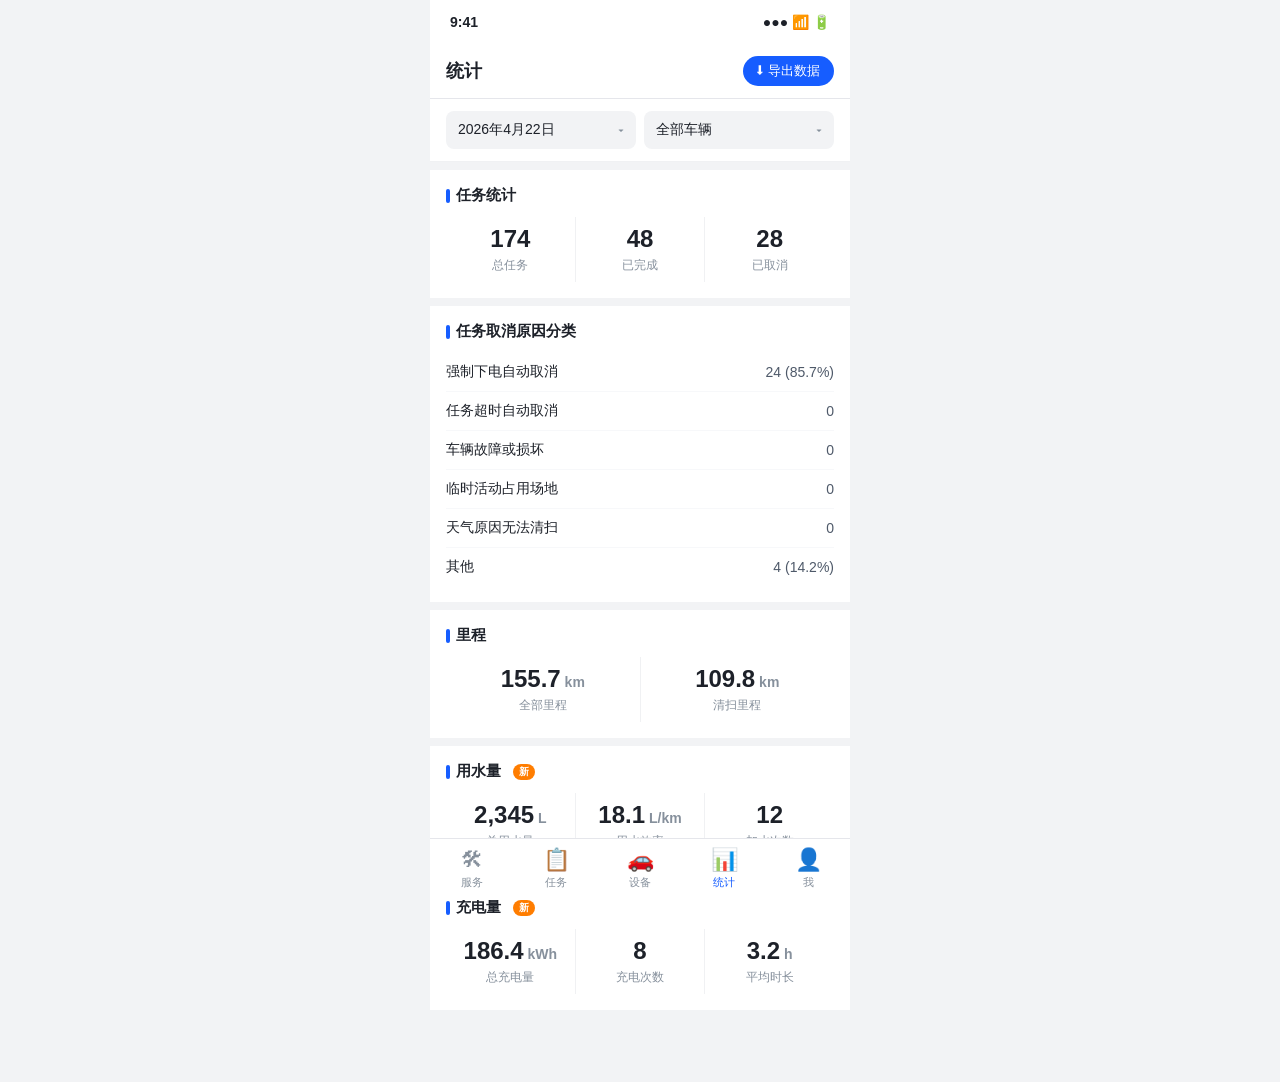
==== prototypes/sanitation-stats-export/index.html @ d6465d41 "merge stats + me into one prototype" ====
<!DOCTYPE html>
<html lang="zh-CN">
<head>
<meta charset="UTF-8" />
<meta name="viewport" content="width=device-width,initial-scale=1" />
<title>环卫管理 APP 原型</title>
<style>
  *{box-sizing:border-box;margin:0;padding:0;-webkit-tap-highlight-color:transparent;}
  body{font-family:-apple-system,BlinkMacSystemFont,"PingFang SC","Helvetica Neue",Arial,sans-serif;background:#f2f3f5;color:#1d2129;padding-bottom:72px;}
  .phone{max-width:420px;margin:0 auto;min-height:100vh;position:relative;}

  /* Shared status bar */
  .status-bar{height:44px;display:flex;align-items:center;justify-content:space-between;padding:0 20px;font-size:14px;font-weight:600;background:#fff;}

  /* Page switching */
  .page{display:none;}
  .page.show{display:block;}

  /* Statistics page */
  .stats-bg{background:#f2f3f5;}
  .nav-bar{background:#fff;padding:12px 16px;display:flex;align-items:center;justify-content:space-between;border-bottom:1px solid #e5e6eb;}
  .nav-bar .title{font-size:18px;font-weight:600;}
  .export-btn{background:#165dff;color:#fff;border:none;padding:6px 14px;border-radius:16px;font-size:13px;display:flex;align-items:center;gap:4px;cursor:pointer;}
  .filters{background:#fff;padding:12px 16px;display:flex;gap:8px;border-bottom:1px solid #f0f1f3;}
  .filter-chip{flex:1;background:#f2f3f5;padding:10px 12px;border-radius:8px;display:flex;align-items:center;justify-content:space-between;font-size:14px;cursor:pointer;}
  .filter-chip .arrow{color:#86909c;font-size:12px;}
  .section{background:#fff;margin-top:8px;padding:16px;}
  .section-title{font-size:15px;font-weight:600;margin-bottom:12px;display:flex;align-items:center;gap:6px;}
  .section-title .dot{width:4px;height:14px;background:#165dff;border-radius:2px;}
  .stat-row{display:flex;}
  .stat-cell{flex:1;text-align:center;padding:8px 0;}
  .stat-cell .num{font-size:24px;font-weight:700;color:#1d2129;}
  .stat-cell .lbl{font-size:12px;color:#86909c;margin-top:4px;}
  .divider-v{width:1px;background:#f0f1f3;}
  .reason-list{margin-top:8px;}
  .reason-item{display:flex;justify-content:space-between;align-items:center;padding:10px 0;border-bottom:1px solid #f7f8fa;font-size:14px;}
  .reason-item:last-child{border-bottom:none;}
  .reason-item .val{color:#4e5969;}
  .new-tag{background:#ff7d00;color:#fff;font-size:10px;padding:1px 6px;border-radius:8px;margin-left:6px;vertical-align:middle;}

  /* My page */
  .me-bg{background:linear-gradient(180deg,#d8e8ff 0%,#eef3fb 200px,#f2f3f5 320px);min-height:100vh;}
  .me-bg .status-bar{background:transparent;}
  .header{padding:16px 20px 20px;}
  .loc-row{display:flex;justify-content:space-between;align-items:flex-start;}
  .loc{font-size:22px;font-weight:600;display:flex;align-items:center;gap:4px;}
  .loc .caret{display:inline-flex;width:22px;height:22px;border-radius:50%;background:#fff;align-items:center;justify-content:center;font-size:10px;color:#4e5969;}
  .weather{text-align:right;font-size:14px;color:#4e5969;line-height:1.3;display:flex;align-items:flex-start;gap:6px;}
  .weather .temp{font-size:34px;font-weight:300;color:#86a8e7;line-height:1;}
  .weather .small{font-size:12px;}
  .user-card{background:#fff;border-radius:12px;margin:12px 16px 0;padding:14px 16px;box-shadow:0 2px 8px rgba(0,0,0,0.04);}
  .user-line{display:flex;align-items:baseline;gap:8px;}
  .user-name{font-size:17px;font-weight:600;}
  .user-phone{font-size:13px;color:#86909c;}
  .notice{margin-top:10px;background:#eef4ff;border-radius:8px;padding:10px 12px;display:flex;align-items:center;gap:8px;font-size:13px;color:#4e5969;}
  .notice .ic{color:#165dff;}
  .notice .text{flex:1;white-space:nowrap;overflow:hidden;text-overflow:ellipsis;}
  .notice .more{color:#165dff;font-size:13px;flex-shrink:0;cursor:pointer;}
  .card{background:#fff;border-radius:12px;margin:12px 16px 0;box-shadow:0 2px 8px rgba(0,0,0,0.04);overflow:hidden;}
  .menu-item{display:flex;align-items:center;justify-content:space-between;padding:18px 16px;font-size:16px;cursor:pointer;}
  .menu-item+.menu-item{border-top:1px solid #f2f3f5;}
  .menu-item .arrow{color:#c9cdd4;font-size:18px;}
  .menu-item .new-dot{display:inline-block;width:6px;height:6px;background:#f53f3f;border-radius:50%;margin-left:6px;vertical-align:top;}
  .logout{text-align:center;padding:18px;font-size:15px;color:#4e5969;margin-top:12px;}

  /* Export management sub-page */
  .subnav{background:#fff;padding:12px 16px;display:flex;align-items:center;gap:12px;border-bottom:1px solid #f0f1f3;}
  .subnav .back{font-size:22px;cursor:pointer;color:#1d2129;}
  .subnav .title{font-size:17px;font-weight:600;flex:1;}
  .tip{padding:10px 16px;font-size:12px;color:#86909c;}
  .exp-list{padding:0 16px;}
  .exp-item{background:#fff;border-radius:12px;padding:14px;margin-bottom:10px;box-shadow:0 1px 4px rgba(0,0,0,0.04);}
  .exp-head{display:flex;justify-content:space-between;align-items:center;margin-bottom:8px;}
  .exp-name{font-size:15px;font-weight:600;color:#1d2129;}
  .badge{font-size:11px;padding:2px 8px;border-radius:10px;}
  .badge.success{background:#e8f7ee;color:#00a86b;}
  .badge.pending{background:#fff7e8;color:#ff7d00;}
  .badge.failed{background:#fde8e8;color:#f53f3f;}
  .badge.expired{background:#f2f3f5;color:#86909c;}
  .exp-meta{font-size:12px;color:#86909c;line-height:1.6;}
  .exp-meta .row{display:flex;gap:8px;}
  .exp-meta .lbl{color:#86909c;}
  .exp-meta .val{color:#4e5969;}
  .exp-actions{margin-top:10px;display:flex;gap:8px;}
  .btn{flex:1;padding:8px 0;border-radius:8px;font-size:13px;text-align:center;border:none;cursor:pointer;}
  .btn-primary{background:#165dff;color:#fff;}
  .btn-ghost{background:#f2f3f5;color:#4e5969;}
  .btn-disabled{background:#f7f8fa;color:#c9cdd4;cursor:not-allowed;}
  .empty{text-align:center;padding:60px 20px;color:#86909c;font-size:13px;}

  /* Modal (export) */
  .modal-mask{position:fixed;top:0;left:0;right:0;bottom:0;background:rgba(0,0,0,0.5);display:none;align-items:flex-end;justify-content:center;z-index:100;}
  .modal-mask.show{display:flex;}
  .modal{background:#fff;width:100%;max-width:420px;border-radius:16px 16px 0 0;padding:16px;max-height:85vh;overflow-y:auto;animation:slideUp 0.25s ease;}
  @keyframes slideUp{from{transform:translateY(100%);}to{transform:translateY(0);}}
  .modal h3{font-size:16px;font-weight:600;margin-bottom:16px;text-align:center;position:relative;}
  .modal h3 .close{position:absolute;right:0;top:0;color:#86909c;font-size:20px;cursor:pointer;font-weight:400;}
  .form-group{margin-bottom:16px;}
  .form-label{font-size:13px;color:#4e5969;margin-bottom:8px;display:block;}
  .form-input{width:100%;padding:10px 12px;border:1px solid #e5e6eb;border-radius:8px;background:#f7f8fa;font-size:14px;}
  .date-range{display:flex;gap:8px;align-items:center;}
  .date-range .form-input{flex:1;}
  .checkbox-list{max-height:180px;overflow-y:auto;border:1px solid #e5e6eb;border-radius:8px;padding:4px 0;}
  .checkbox-item{padding:10px 12px;display:flex;align-items:center;gap:8px;font-size:14px;border-bottom:1px solid #f7f8fa;cursor:pointer;}
  .checkbox-item:last-child{border-bottom:none;}
  .checkbox-item input{width:16px;height:16px;accent-color:#165dff;}
  .radio-group{display:flex;gap:8px;}
  .radio-chip{flex:1;padding:8px;border:1px solid #e5e6eb;border-radius:8px;text-align:center;font-size:13px;cursor:pointer;}
  .radio-chip.active{border-color:#165dff;color:#165dff;background:#e8f3ff;}
  .btn-primary-full{width:100%;background:#165dff;color:#fff;border:none;padding:12px;border-radius:8px;font-size:15px;font-weight:600;cursor:pointer;margin-top:8px;}
  .hint{font-size:12px;color:#86909c;margin-top:4px;}
  .toast{position:fixed;top:40%;left:50%;transform:translate(-50%,-50%);background:rgba(0,0,0,0.8);color:#fff;padding:12px 18px;border-radius:8px;font-size:13px;z-index:200;display:none;}

  /* Tab bar */
  .tabbar{position:fixed;bottom:0;left:50%;transform:translateX(-50%);width:100%;max-width:420px;background:#fff;display:flex;border-top:1px solid #e5e6eb;padding-bottom:6px;z-index:50;}
  .tab{flex:1;text-align:center;padding:8px 0 4px;font-size:11px;color:#86909c;cursor:pointer;}
  .tab.active{color:#165dff;}
  .tab .ic{font-size:22px;display:block;margin-bottom:2px;}
</style>
</head>
<body>
<div class="phone" id="phone">

  <!-- Stats page -->
  <div class="page show stats-bg" id="page-stats">
    <div class="status-bar"><span>9:41</span><span>●●● 📶 🔋</span></div>
    <div class="nav-bar">
      <div class="title">统计</div>
      <button class="export-btn" onclick="openExport()">⬇ 导出数据</button>
    </div>
    <div class="filters">
      <div class="filter-chip">2026年4月22日 <span class="arrow">▾</span></div>
      <div class="filter-chip">全部车辆 <span class="arrow">▾</span></div>
    </div>

    <div class="section">
      <div class="section-title"><span class="dot"></span>任务统计</div>
      <div class="stat-row">
        <div class="stat-cell"><div class="num">174</div><div class="lbl">总任务</div></div>
        <div class="divider-v"></div>
        <div class="stat-cell"><div class="num">48</div><div class="lbl">已完成</div></div>
        <div class="divider-v"></div>
        <div class="stat-cell"><div class="num">28</div><div class="lbl">已取消</div></div>
      </div>
    </div>

    <div class="section">
      <div class="section-title"><span class="dot"></span>任务取消原因分类</div>
      <div class="reason-list">
        <div class="reason-item"><span>强制下电自动取消</span><span class="val">24 (85.7%)</span></div>
        <div class="reason-item"><span>任务超时自动取消</span><span class="val">0</span></div>
        <div class="reason-item"><span>车辆故障或损坏</span><span class="val">0</span></div>
        <div class="reason-item"><span>临时活动占用场地</span><span class="val">0</span></div>
        <div class="reason-item"><span>天气原因无法清扫</span><span class="val">0</span></div>
        <div class="reason-item"><span>其他</span><span class="val">4 (14.2%)</span></div>
      </div>
    </div>

    <div class="section">
      <div class="section-title"><span class="dot"></span>里程</div>
      <div class="stat-row">
        <div class="stat-cell"><div class="num">155.7<span style="font-size:14px;color:#86909c;"> km</span></div><div class="lbl">全部里程</div></div>
        <div class="divider-v"></div>
        <div class="stat-cell"><div class="num">109.8<span style="font-size:14px;color:#86909c;"> km</span></div><div class="lbl">清扫里程</div></div>
      </div>
    </div>

    <div class="section">
      <div class="section-title"><span class="dot"></span>用水量<span class="new-tag">新</span></div>
      <div class="stat-row">
        <div class="stat-cell"><div class="num">2,345<span style="font-size:14px;color:#86909c;"> L</span></div><div class="lbl">总用水量</div></div>
        <div class="divider-v"></div>
        <div class="stat-cell"><div class="num">18.1<span style="font-size:14px;color:#86909c;"> L/km</span></div><div class="lbl">用水效率</div></div>
        <div class="divider-v"></div>
        <div class="stat-cell"><div class="num">12</div><div class="lbl">加水次数</div></div>
      </div>
    </div>

    <div class="section">
      <div class="section-title"><span class="dot"></span>充电量<span class="new-tag">新</span></div>
      <div class="stat-row">
        <div class="stat-cell"><div class="num">186.4<span style="font-size:14px;color:#86909c;"> kWh</span></div><div class="lbl">总充电量</div></div>
        <div class="divider-v"></div>
        <div class="stat-cell"><div class="num">8</div><div class="lbl">充电次数</div></div>
        <div class="divider-v"></div>
        <div class="stat-cell"><div class="num">3.2<span style="font-size:14px;color:#86909c;"> h</span></div><div class="lbl">平均时长</div></div>
      </div>
    </div>
  </div>

  <!-- My page -->
  <div class="page me-bg" id="page-me">
    <div class="status-bar"><span>14:27</span><span>106 KB/s · 5G · 🔋83</span></div>
    <div class="header">
      <div class="loc-row">
        <div class="loc">生物岛 <span class="caret">▾</span></div>
        <div class="weather">
          <div>21°C/<br/>阴</div>
          <div class="temp">31<span class="small">°C</span></div>
        </div>
      </div>
    </div>

    <div class="user-card">
      <div class="user-line">
        <div class="user-name">xi******ng</div>
        <div class="user-phone">185****0447</div>
      </div>
      <div class="notice">
        <span class="ic">🔊</span>
        <span class="text">车辆GZU_YKU_25216的「右…</span>
        <span class="more">查看全部</span>
      </div>
    </div>

    <div class="card">
      <div class="menu-item"><span>人员管理</span><span class="arrow">›</span></div>
      <div class="menu-item"><span>车位管理</span><span class="arrow">›</span></div>
      <div class="menu-item"><span>车辆管理</span><span class="arrow">›</span></div>
      <div class="menu-item"><span>路线管理</span><span class="arrow">›</span></div>
      <div class="menu-item" onclick="showExportMgmt()"><span>导出管理<span class="new-dot"></span></span><span class="arrow">›</span></div>
    </div>

    <div class="card">
      <div class="menu-item"><span>账号与安全</span><span class="arrow">›</span></div>
      <div class="menu-item"><span>版本信息 V1.3.5</span><span class="arrow">›</span></div>
    </div>

    <div class="card">
      <div class="menu-item"><span>法律条款及平台规则</span><span class="arrow">›</span></div>
    </div>

    <div class="logout">退出登录</div>
  </div>

  <!-- Export management sub-page -->
  <div class="page stats-bg" id="page-export-mgmt">
    <div class="status-bar"><span>14:27</span><span>106 KB/s · 5G · 🔋83</span></div>
    <div class="subnav">
      <span class="back" onclick="switchTab('me')">‹</span>
      <span class="title">导出管理</span>
    </div>
    <div class="tip">仅展示近 7 天导出记录，文件在生成后保留 7 天</div>
    <div class="exp-list" id="expList"></div>
  </div>

  <div class="tabbar">
    <div class="tab" data-tab="service"><span class="ic">🛠</span>服务</div>
    <div class="tab" data-tab="task"><span class="ic">📋</span>任务</div>
    <div class="tab" data-tab="device"><span class="ic">🚗</span>设备</div>
    <div class="tab active" data-tab="stats" onclick="switchTab('stats')"><span class="ic">📊</span>统计</div>
    <div class="tab" data-tab="me" onclick="switchTab('me')"><span class="ic">👤</span>我</div>
  </div>
</div>

<!-- Export Modal -->
<div class="modal-mask" id="exportModal">
  <div class="modal">
    <h3>导出数据<span class="close" onclick="closeExport()">×</span></h3>
    <div class="form-group">
      <label class="form-label">① 选择日期范围</label>
      <div class="radio-group" style="margin-bottom:8px;">
        <div class="radio-chip" onclick="setDateRange(this,1)">今日</div>
        <div class="radio-chip active" onclick="setDateRange(this,7)">近7天</div>
        <div class="radio-chip" onclick="setDateRange(this,30)">近30天</div>
        <div class="radio-chip" onclick="setDateRange(this,0)">自定义</div>
      </div>
      <div class="date-range">
        <input type="date" class="form-input" id="startDate" value="2026-04-16">
        <span>至</span>
        <input type="date" class="form-input" id="endDate" value="2026-04-22">
      </div>
      <div class="hint">单次最多导出 90 天数据</div>
    </div>
    <div class="form-group">
      <label class="form-label">② 选择车辆</label>
      <div style="display:flex;gap:8px;margin-bottom:8px;">
        <div class="radio-chip active" onclick="switchVehicleMode(this,'all')">全部车辆</div>
        <div class="radio-chip" onclick="switchVehicleMode(this,'select')">指定车辆</div>
      </div>
      <div class="checkbox-list" id="vehicleList" style="display:none;">
        <label class="checkbox-item"><input type="checkbox" checked>S5-001</label>
        <label class="checkbox-item"><input type="checkbox" checked>S5-002</label>
        <label class="checkbox-item"><input type="checkbox">S5-003</label>
        <label class="checkbox-item"><input type="checkbox">S6-101</label>
        <label class="checkbox-item"><input type="checkbox">S6-102</label>
        <label class="checkbox-item"><input type="checkbox">R2-201</label>
      </div>
    </div>
    <div class="form-group">
      <label class="form-label">③ 选择统计项</label>
      <div class="checkbox-list">
        <label class="checkbox-item"><input type="checkbox" checked>任务统计（总数/完成/取消）</label>
        <label class="checkbox-item"><input type="checkbox" checked>里程（全部里程/清扫里程）</label>
        <label class="checkbox-item"><input type="checkbox" checked>用水量（总用水量/用水效率/加水次数）</label>
        <label class="checkbox-item"><input type="checkbox" checked>充电量（总充电量/充电次数/平均时长）</label>
        <label class="checkbox-item"><input type="checkbox">任务取消原因明细</label>
      </div>
    </div>
    <div class="form-group">
      <label class="form-label">④ 文件格式</label>
      <div class="radio-group">
        <div class="radio-chip active" onclick="setFormat(this)">Excel (.xlsx)</div>
        <div class="radio-chip" onclick="setFormat(this)">CSV</div>
      </div>
    </div>
    <button class="btn-primary-full" onclick="doExport()">确认导出</button>
  </div>
</div>

<div class="toast" id="toast"></div>

<script>
/* ===== Tab switching ===== */
function switchTab(tab){
  document.querySelectorAll('.page').forEach(p=>p.classList.remove('show'));
  document.querySelectorAll('.tab').forEach(t=>t.classList.remove('active'));
  if(tab==='stats'){document.getElementById('page-stats').classList.add('show');}
  else if(tab==='me'){document.getElementById('page-me').classList.add('show');}
  const activeTab=document.querySelector(`.tab[data-tab="${tab}"]`);
  if(activeTab) activeTab.classList.add('active');
  window.scrollTo(0,0);
}
function showExportMgmt(){
  document.querySelectorAll('.page').forEach(p=>p.classList.remove('show'));
  document.getElementById('page-export-mgmt').classList.add('show');
  renderExpList();
  window.scrollTo(0,0);
}

/* ===== Export modal ===== */
function openExport(){document.getElementById('exportModal').classList.add('show');}
function closeExport(){document.getElementById('exportModal').classList.remove('show');}
function setDateRange(el,days){
  el.parentNode.querySelectorAll('.radio-chip').forEach(x=>x.classList.remove('active'));
  el.classList.add('active');
  if(days>0){
    const end=new Date();const start=new Date();start.setDate(end.getDate()-days+1);
    document.getElementById('startDate').value=start.toISOString().slice(0,10);
    document.getElementById('endDate').value=end.toISOString().slice(0,10);
  }
}
function switchVehicleMode(el,mode){
  el.parentNode.querySelectorAll('.radio-chip').forEach(x=>x.classList.remove('active'));
  el.classList.add('active');
  document.getElementById('vehicleList').style.display=mode==='select'?'block':'none';
}
function setFormat(el){
  el.parentNode.querySelectorAll('.radio-chip').forEach(x=>x.classList.remove('active'));
  el.classList.add('active');
}
function doExport(){closeExport();showToast('导出任务已创建，完成后将发送到您的飞书');}

/* ===== Export history list ===== */
const today=new Date();
function fmt(d){return d.getFullYear()+'-'+String(d.getMonth()+1).padStart(2,'0')+'-'+String(d.getDate()).padStart(2,'0')+' '+String(d.getHours()).padStart(2,'0')+':'+String(d.getMinutes()).padStart(2,'0');}
function daysAgo(n,h=10,m=0){const d=new Date(today);d.setDate(d.getDate()-n);d.setHours(h,m,0,0);return d;}
const records=[
  {name:'全部车辆统计_近7天.xlsx',status:'success',createTime:daysAgo(0,14,12),range:'2026-04-16 至 2026-04-22',vehicles:'全部车辆',items:'任务/里程/用水/充电',size:'286 KB',expireIn:7},
  {name:'S5-001~003统计_自定义.csv',status:'pending',createTime:daysAgo(0,14,5),progress:62,range:'2026-04-01 至 2026-04-22',vehicles:'S5-001, S5-002, S5-003',items:'任务/里程/用水/充电/取消原因',size:'--',expireIn:7},
  {name:'R2车队月度.xlsx',status:'success',createTime:daysAgo(1,9,30),range:'2026-03-22 至 2026-04-21',vehicles:'R2-201, R2-202',items:'任务/里程/充电',size:'1.2 MB',expireIn:6},
  {name:'全部车辆统计_4月14日.xlsx',status:'failed',createTime:daysAgo(3,11,45),errMsg:'数据源超时，请稍后重试',range:'2026-04-14',vehicles:'全部车辆',items:'任务/里程/用水/充电',size:'--',expireIn:4},
  {name:'S6车队周报.xlsx',status:'success',createTime:daysAgo(5,16,20),range:'2026-04-10 至 2026-04-16',vehicles:'S6-101, S6-102',items:'任务/里程/用水',size:'512 KB',expireIn:2},
  {name:'生物岛项目月度.xlsx',status:'expired',createTime:daysAgo(7,18,0),range:'2026-03-15 至 2026-04-14',vehicles:'全部车辆',items:'任务/里程/用水/充电/取消原因',size:'3.4 MB',expireIn:0}
];
function statusBadge(s){const map={success:['success','已完成'],pending:['pending','生成中'],failed:['failed','失败'],expired:['expired','已过期']};const[cls,txt]=map[s];return`<span class="badge ${cls}">${txt}</span>`;}
function renderExpList(){
  const html=records.map((r,i)=>{
    let actions='';
    if(r.status==='success'){actions=`<button class="btn btn-primary" onclick="download('${r.name}')">下载</button><button class="btn btn-ghost" onclick="share('${r.name}')">分享链接</button>`;}
    else if(r.status==='pending'){actions=`<button class="btn btn-disabled" disabled>生成中 ${r.progress}%</button>`;}
    else if(r.status==='failed'){actions=`<button class="btn btn-primary" onclick="retry(${i})">重试</button><button class="btn btn-ghost" onclick="viewErr('${r.errMsg}')">失败原因</button>`;}
    else{actions=`<button class="btn btn-disabled" disabled>已过期</button>`;}
    const expireText=r.status==='expired'?'已过期':(r.status==='success'?`${r.expireIn} 天后过期`:'--');
    return `<div class="exp-item">
      <div class="exp-head"><div class="exp-name">${r.name}</div>${statusBadge(r.status)}</div>
      <div class="exp-meta">
        <div class="row"><span class="lbl">创建时间：</span><span class="val">${fmt(r.createTime)}</span></div>
        <div class="row"><span class="lbl">日期范围：</span><span class="val">${r.range}</span></div>
        <div class="row"><span class="lbl">车辆：</span><span class="val">${r.vehicles}</span></div>
        <div class="row"><span class="lbl">统计项：</span><span class="val">${r.items}</span></div>
        <div class="row"><span class="lbl">文件大小：</span><span class="val">${r.size} · ${expireText}</span></div>
      </div>
      <div class="exp-actions">${actions}</div>
    </div>`;
  }).join('');
  document.getElementById('expList').innerHTML=html||`<div class="empty">近 7 天暂无导出记录</div>`;
}
function download(n){showToast(`开始下载 ${n}`);}
function share(n){showToast(`已复制下载链接：${n}`);}
function retry(i){records[i].status='pending';records[i].progress=0;renderExpList();showToast('已重新提交生成任务');}
function viewErr(m){showToast('失败原因：'+m);}
function showToast(m){const t=document.getElementById('toast');t.innerText=m;t.style.display='block';setTimeout(()=>t.style.display='none',2000);}
</script>
</body>
</html>
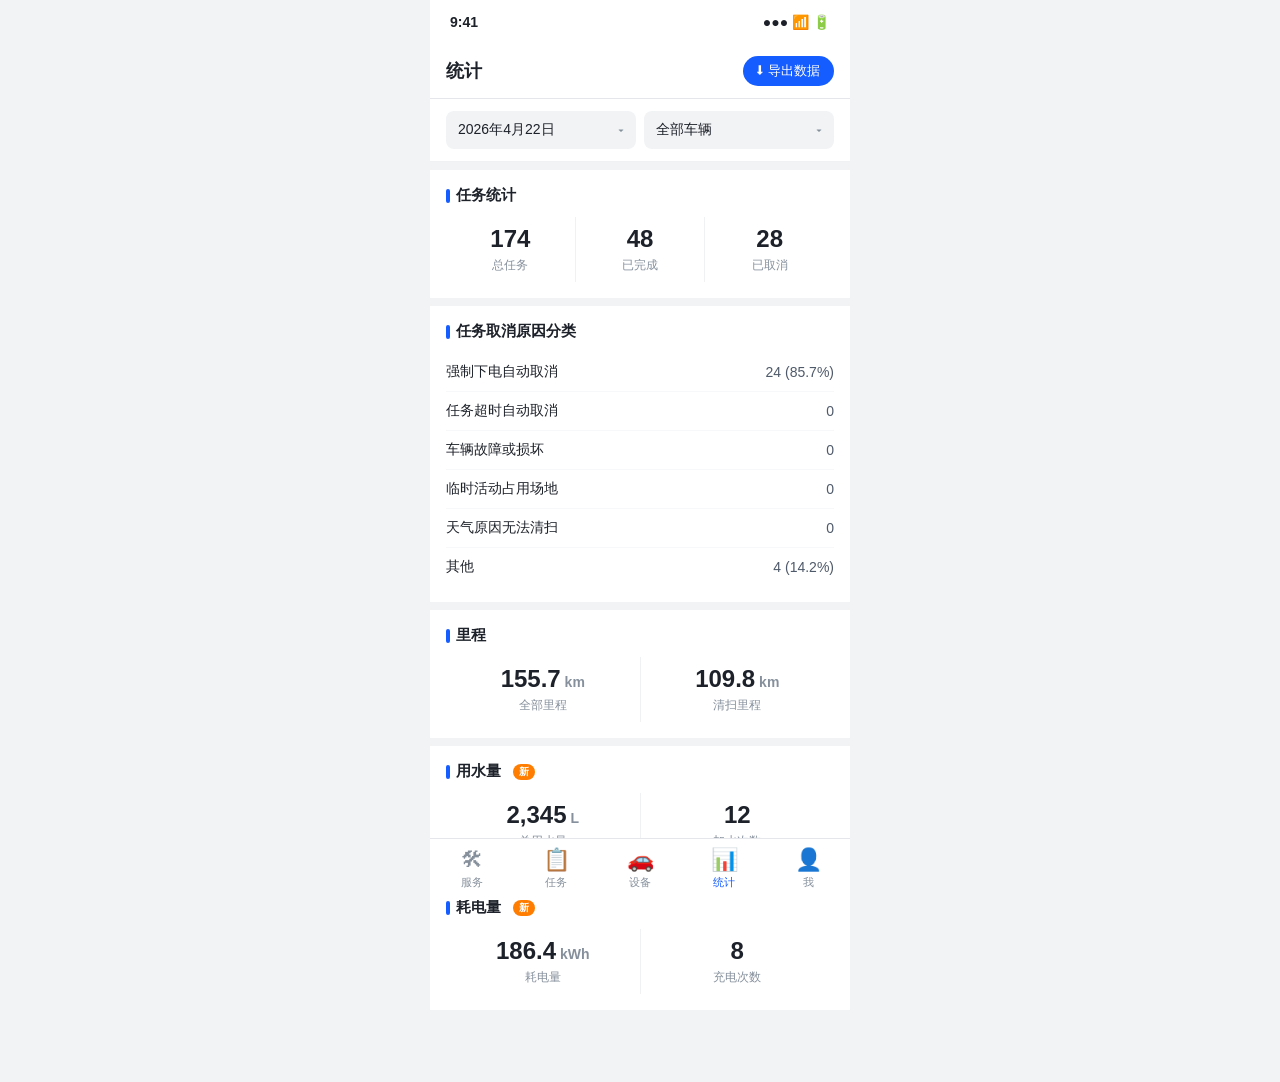
==== commit d87e5aa4: "update: water (remove efficiency), charging -> energy consumption" ====
--- a/prototypes/sanitation-stats-export/index.html
+++ b/prototypes/sanitation-stats-export/index.html
@@ -170,20 +170,16 @@
       <div class="stat-row">
         <div class="stat-cell"><div class="num">2,345<span style="font-size:14px;color:#86909c;"> L</span></div><div class="lbl">总用水量</div></div>
         <div class="divider-v"></div>
-        <div class="stat-cell"><div class="num">18.1<span style="font-size:14px;color:#86909c;"> L/km</span></div><div class="lbl">用水效率</div></div>
-        <div class="divider-v"></div>
         <div class="stat-cell"><div class="num">12</div><div class="lbl">加水次数</div></div>
       </div>
     </div>
 
     <div class="section">
-      <div class="section-title"><span class="dot"></span>充电量<span class="new-tag">新</span></div>
+      <div class="section-title"><span class="dot"></span>耗电量<span class="new-tag">新</span></div>
       <div class="stat-row">
-        <div class="stat-cell"><div class="num">186.4<span style="font-size:14px;color:#86909c;"> kWh</span></div><div class="lbl">总充电量</div></div>
+        <div class="stat-cell"><div class="num">186.4<span style="font-size:14px;color:#86909c;"> kWh</span></div><div class="lbl">耗电量</div></div>
         <div class="divider-v"></div>
         <div class="stat-cell"><div class="num">8</div><div class="lbl">充电次数</div></div>
-        <div class="divider-v"></div>
-        <div class="stat-cell"><div class="num">3.2<span style="font-size:14px;color:#86909c;"> h</span></div><div class="lbl">平均时长</div></div>
       </div>
     </div>
   </div>
@@ -292,8 +288,8 @@
       <div class="checkbox-list">
         <label class="checkbox-item"><input type="checkbox" checked>任务统计（总数/完成/取消）</label>
         <label class="checkbox-item"><input type="checkbox" checked>里程（全部里程/清扫里程）</label>
-        <label class="checkbox-item"><input type="checkbox" checked>用水量（总用水量/用水效率/加水次数）</label>
-        <label class="checkbox-item"><input type="checkbox" checked>充电量（总充电量/充电次数/平均时长）</label>
+        <label class="checkbox-item"><input type="checkbox" checked>用水量（总用水量/加水次数）</label>
+        <label class="checkbox-item"><input type="checkbox" checked>耗电量（耗电量/充电次数）</label>
         <label class="checkbox-item"><input type="checkbox">任务取消原因明细</label>
       </div>
     </div>
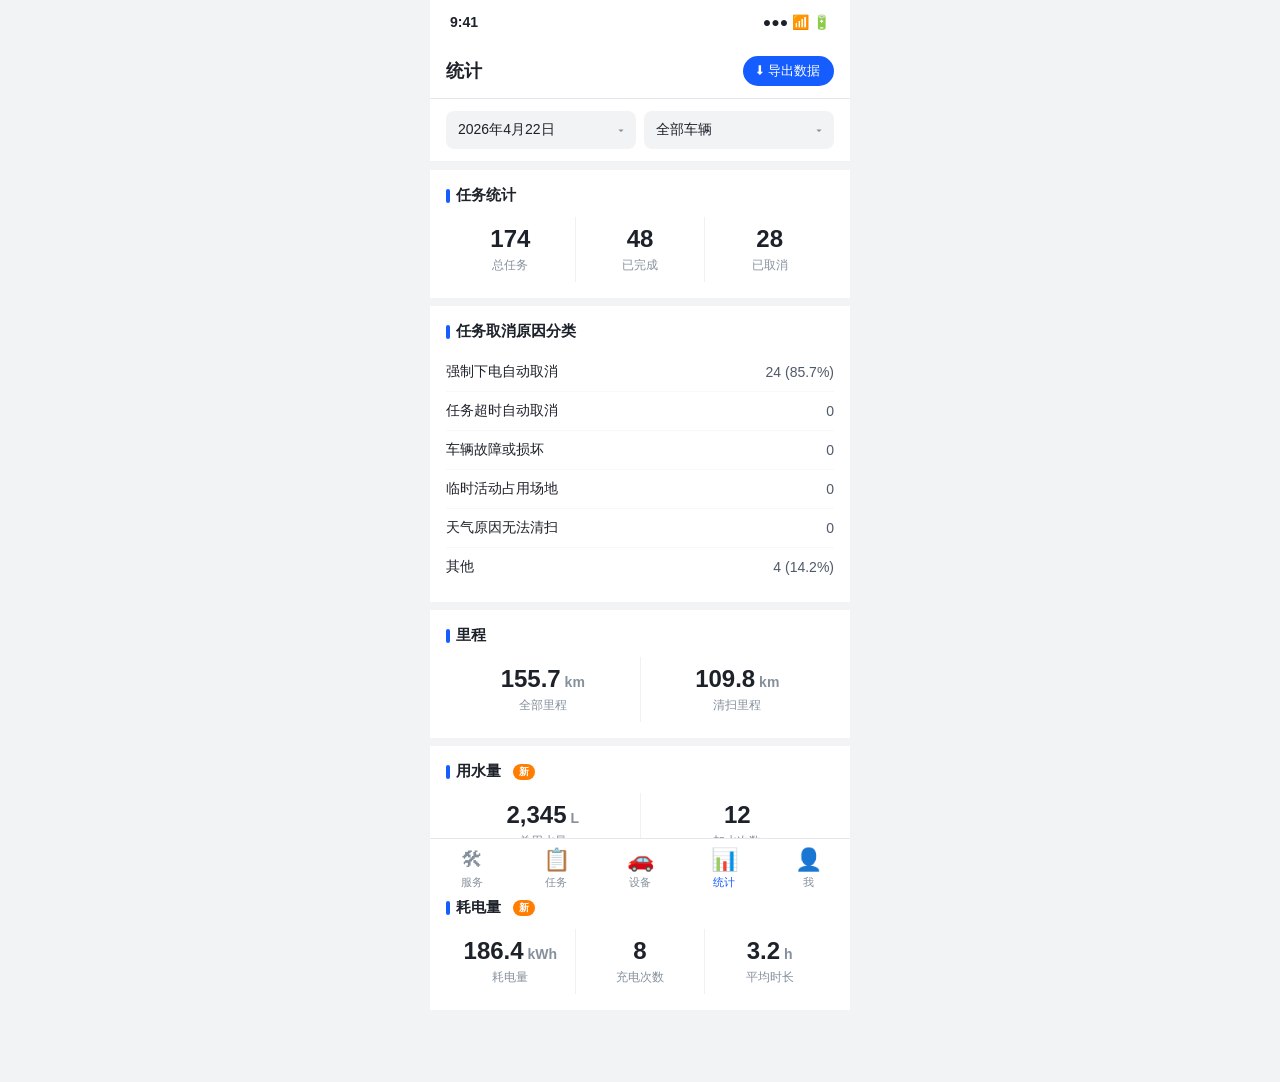
==== commit 29abcca8: "restore avg charging duration; sync export options" ====
--- a/prototypes/sanitation-stats-export/index.html
+++ b/prototypes/sanitation-stats-export/index.html
@@ -180,6 +180,8 @@
         <div class="stat-cell"><div class="num">186.4<span style="font-size:14px;color:#86909c;"> kWh</span></div><div class="lbl">耗电量</div></div>
         <div class="divider-v"></div>
         <div class="stat-cell"><div class="num">8</div><div class="lbl">充电次数</div></div>
+        <div class="divider-v"></div>
+        <div class="stat-cell"><div class="num">3.2<span style="font-size:14px;color:#86909c;"> h</span></div><div class="lbl">平均时长</div></div>
       </div>
     </div>
   </div>
@@ -289,7 +291,7 @@
         <label class="checkbox-item"><input type="checkbox" checked>任务统计（总数/完成/取消）</label>
         <label class="checkbox-item"><input type="checkbox" checked>里程（全部里程/清扫里程）</label>
         <label class="checkbox-item"><input type="checkbox" checked>用水量（总用水量/加水次数）</label>
-        <label class="checkbox-item"><input type="checkbox" checked>耗电量（耗电量/充电次数）</label>
+        <label class="checkbox-item"><input type="checkbox" checked>耗电量（总耗电量/充电次数/平均时长）</label>
         <label class="checkbox-item"><input type="checkbox">任务取消原因明细</label>
       </div>
     </div>
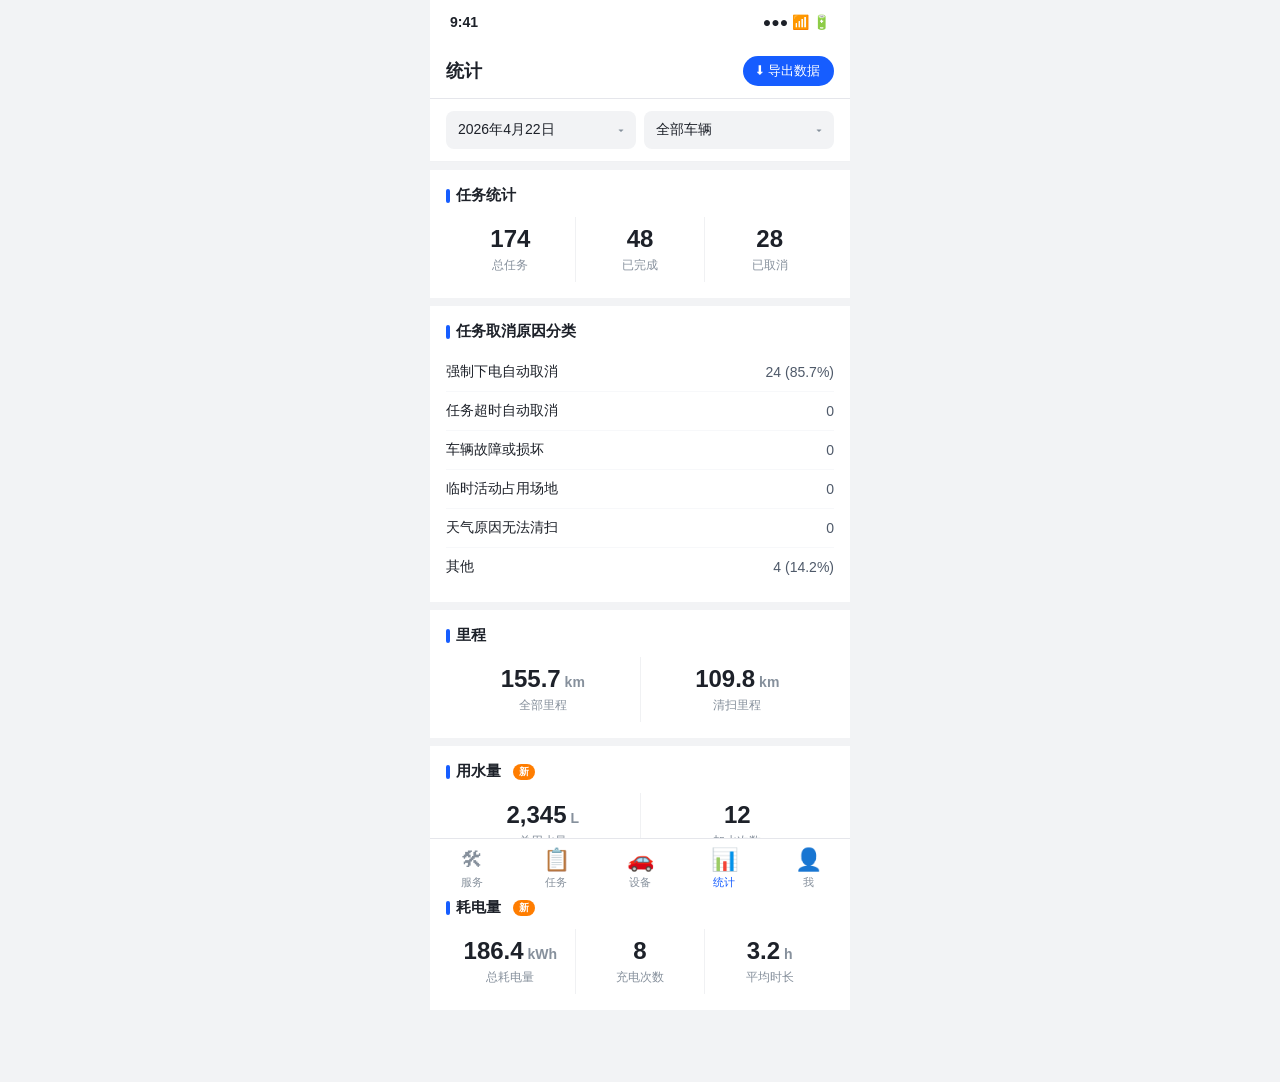
==== commit b9412a56: "Update index.html" ====
--- a/prototypes/sanitation-stats-export/index.html
+++ b/prototypes/sanitation-stats-export/index.html
@@ -177,7 +177,7 @@
     <div class="section">
       <div class="section-title"><span class="dot"></span>耗电量<span class="new-tag">新</span></div>
       <div class="stat-row">
-        <div class="stat-cell"><div class="num">186.4<span style="font-size:14px;color:#86909c;"> kWh</span></div><div class="lbl">耗电量</div></div>
+        <div class="stat-cell"><div class="num">186.4<span style="font-size:14px;color:#86909c;"> kWh</span></div><div class="lbl">总耗电量</div></div>
         <div class="divider-v"></div>
         <div class="stat-cell"><div class="num">8</div><div class="lbl">充电次数</div></div>
         <div class="divider-v"></div>
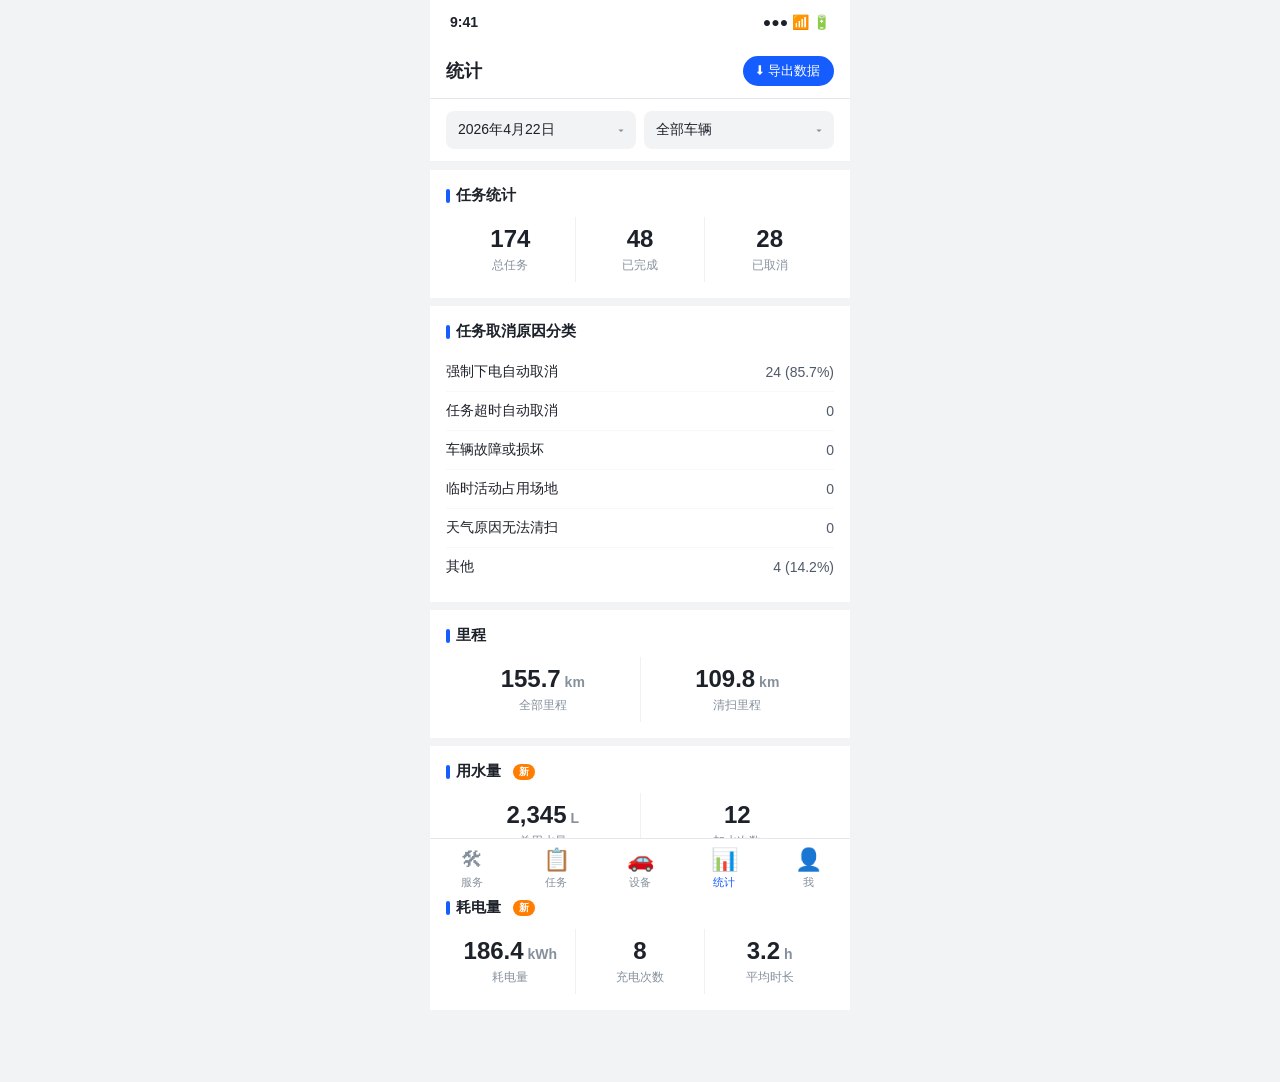
==== commit abdf6350: "add: home filter interactions, sync to export modal" ====
--- a/prototypes/sanitation-stats-export/index.html
+++ b/prototypes/sanitation-stats-export/index.html
@@ -129,8 +129,8 @@
       <button class="export-btn" onclick="openExport()">⬇ 导出数据</button>
     </div>
     <div class="filters">
-      <div class="filter-chip">2026年4月22日 <span class="arrow">▾</span></div>
-      <div class="filter-chip">全部车辆 <span class="arrow">▾</span></div>
+      <div class="filter-chip" onclick="openDatePicker()"><span id="homeDateText">2026年4月22日</span> <span class="arrow">▾</span></div>
+      <div class="filter-chip" onclick="openVehiclePicker()"><span id="homeVehicleText">全部车辆</span> <span class="arrow">▾</span></div>
     </div>
 
     <div class="section">
@@ -177,7 +177,7 @@
     <div class="section">
       <div class="section-title"><span class="dot"></span>耗电量<span class="new-tag">新</span></div>
       <div class="stat-row">
-        <div class="stat-cell"><div class="num">186.4<span style="font-size:14px;color:#86909c;"> kWh</span></div><div class="lbl">总耗电量</div></div>
+        <div class="stat-cell"><div class="num">186.4<span style="font-size:14px;color:#86909c;"> kWh</span></div><div class="lbl">耗电量</div></div>
         <div class="divider-v"></div>
         <div class="stat-cell"><div class="num">8</div><div class="lbl">充电次数</div></div>
         <div class="divider-v"></div>
@@ -248,6 +248,50 @@
     <div class="tab" data-tab="device"><span class="ic">🚗</span>设备</div>
     <div class="tab active" data-tab="stats" onclick="switchTab('stats')"><span class="ic">📊</span>统计</div>
     <div class="tab" data-tab="me" onclick="switchTab('me')"><span class="ic">👤</span>我</div>
+  </div>
+</div>
+
+<!-- Home Date Picker Modal -->
+<div class="modal-mask" id="datePickerModal">
+  <div class="modal">
+    <h3>选择日期<span class="close" onclick="closeDatePicker()">×</span></h3>
+    <div class="form-group">
+      <div class="radio-group" style="margin-bottom:8px;">
+        <div class="radio-chip" onclick="pickHomeDate(this,1)">今日</div>
+        <div class="radio-chip" onclick="pickHomeDate(this,7)">近7天</div>
+        <div class="radio-chip" onclick="pickHomeDate(this,30)">近30天</div>
+        <div class="radio-chip active" onclick="pickHomeDate(this,0)">自定义</div>
+      </div>
+      <div class="date-range">
+        <input type="date" class="form-input" id="homeStartDate" value="2026-04-22">
+        <span>至</span>
+        <input type="date" class="form-input" id="homeEndDate" value="2026-04-22">
+      </div>
+      <div class="hint">单次最多 90 天</div>
+    </div>
+    <button class="btn-primary-full" onclick="confirmHomeDate()">确认</button>
+  </div>
+</div>
+
+<!-- Home Vehicle Picker Modal -->
+<div class="modal-mask" id="vehiclePickerModal">
+  <div class="modal">
+    <h3>选择车辆<span class="close" onclick="closeVehiclePicker()">×</span></h3>
+    <div class="form-group">
+      <div style="display:flex;gap:8px;margin-bottom:8px;">
+        <div class="radio-chip active" id="homeVAll" onclick="switchHomeVehicleMode(this,'all')">全部车辆</div>
+        <div class="radio-chip" id="homeVSelect" onclick="switchHomeVehicleMode(this,'select')">指定车辆</div>
+      </div>
+      <div class="checkbox-list" id="homeVehicleList" style="display:none;">
+        <label class="checkbox-item"><input type="checkbox" value="S5-001">S5-001</label>
+        <label class="checkbox-item"><input type="checkbox" value="S5-002">S5-002</label>
+        <label class="checkbox-item"><input type="checkbox" value="S5-003">S5-003</label>
+        <label class="checkbox-item"><input type="checkbox" value="S6-101">S6-101</label>
+        <label class="checkbox-item"><input type="checkbox" value="S6-102">S6-102</label>
+        <label class="checkbox-item"><input type="checkbox" value="R2-201">R2-201</label>
+      </div>
+    </div>
+    <button class="btn-primary-full" onclick="confirmHomeVehicle()">确认</button>
   </div>
 </div>
 
@@ -309,6 +353,82 @@
 <div class="toast" id="toast"></div>
 
 <script>
+/* ===== Home filter state ===== */
+const homeFilter = {
+  dateMode: 'custom',        // 'day'|'7'|'30'|'custom'
+  startDate: '2026-04-22',
+  endDate: '2026-04-22',
+  dateLabel: '2026年4月22日',
+  vehicleMode: 'all',        // 'all' | 'select'
+  vehicles: []               // selected codes when mode==='select'
+};
+
+function openDatePicker(){
+  // preload
+  document.getElementById('homeStartDate').value = homeFilter.startDate;
+  document.getElementById('homeEndDate').value = homeFilter.endDate;
+  document.querySelectorAll('#datePickerModal .radio-chip').forEach(x=>x.classList.remove('active'));
+  const idx = {day:0,'7':1,'30':2,custom:3}[homeFilter.dateMode] ?? 3;
+  document.querySelectorAll('#datePickerModal .radio-chip')[idx].classList.add('active');
+  document.getElementById('datePickerModal').classList.add('show');
+}
+function closeDatePicker(){document.getElementById('datePickerModal').classList.remove('show');}
+function pickHomeDate(el,days){
+  el.parentNode.querySelectorAll('.radio-chip').forEach(x=>x.classList.remove('active'));
+  el.classList.add('active');
+  if(days>0){
+    const end=new Date();const start=new Date();start.setDate(end.getDate()-days+1);
+    document.getElementById('homeStartDate').value=start.toISOString().slice(0,10);
+    document.getElementById('homeEndDate').value=end.toISOString().slice(0,10);
+    homeFilter.dateMode = days===1?'day':String(days);
+  }else{
+    homeFilter.dateMode='custom';
+  }
+}
+function confirmHomeDate(){
+  homeFilter.startDate=document.getElementById('homeStartDate').value;
+  homeFilter.endDate=document.getElementById('homeEndDate').value;
+  const s=homeFilter.startDate, e=homeFilter.endDate;
+  const fmtZh=d=>{const [y,m,day]=d.split('-');return `${y}年${+m}月${+day}日`;};
+  homeFilter.dateLabel = (s===e)? fmtZh(s) : `${fmtZh(s)} ~ ${fmtZh(e)}`;
+  document.getElementById('homeDateText').innerText=homeFilter.dateLabel;
+  closeDatePicker();
+  showToast('已更新筛选日期');
+}
+
+function openVehiclePicker(){
+  document.getElementById('homeVAll').classList.toggle('active',homeFilter.vehicleMode==='all');
+  document.getElementById('homeVSelect').classList.toggle('active',homeFilter.vehicleMode==='select');
+  document.getElementById('homeVehicleList').style.display=homeFilter.vehicleMode==='select'?'block':'none';
+  document.querySelectorAll('#homeVehicleList input[type=checkbox]').forEach(cb=>{
+    cb.checked = homeFilter.vehicles.includes(cb.value);
+  });
+  document.getElementById('vehiclePickerModal').classList.add('show');
+}
+function closeVehiclePicker(){document.getElementById('vehiclePickerModal').classList.remove('show');}
+function switchHomeVehicleMode(el,mode){
+  el.parentNode.querySelectorAll('.radio-chip').forEach(x=>x.classList.remove('active'));
+  el.classList.add('active');
+  document.getElementById('homeVehicleList').style.display=mode==='select'?'block':'none';
+  homeFilter.vehicleMode=mode;
+}
+function confirmHomeVehicle(){
+  if(homeFilter.vehicleMode==='all'){
+    homeFilter.vehicles=[];
+    document.getElementById('homeVehicleText').innerText='全部车辆';
+  }else{
+    const cbs=[...document.querySelectorAll('#homeVehicleList input[type=checkbox]:checked')];
+    homeFilter.vehicles=cbs.map(c=>c.value);
+    if(homeFilter.vehicles.length===0){
+      showToast('请至少选择一辆车');return;
+    }
+    document.getElementById('homeVehicleText').innerText =
+      homeFilter.vehicles.length<=2? homeFilter.vehicles.join(',') : `已选${homeFilter.vehicles.length}辆车`;
+  }
+  closeVehiclePicker();
+  showToast('已更新筛选车辆');
+}
+
 /* ===== Tab switching ===== */
 function switchTab(tab){
   document.querySelectorAll('.page').forEach(p=>p.classList.remove('show'));
@@ -327,7 +447,26 @@
 }
 
 /* ===== Export modal ===== */
-function openExport(){document.getElementById('exportModal').classList.add('show');}
+function openExport(){
+  // sync defaults from home filter
+  document.getElementById('startDate').value=homeFilter.startDate;
+  document.getElementById('endDate').value=homeFilter.endDate;
+  const dateChips=document.querySelectorAll('#exportModal .form-group:nth-of-type(1) .radio-chip');
+  dateChips.forEach(x=>x.classList.remove('active'));
+  const idx={day:0,'7':1,'30':2,custom:3}[homeFilter.dateMode] ?? 3;
+  if(dateChips[idx]) dateChips[idx].classList.add('active');
+
+  const vAll=document.querySelectorAll('#exportModal .form-group:nth-of-type(2) .radio-chip')[0];
+  const vSel=document.querySelectorAll('#exportModal .form-group:nth-of-type(2) .radio-chip')[1];
+  vAll.classList.toggle('active',homeFilter.vehicleMode==='all');
+  vSel.classList.toggle('active',homeFilter.vehicleMode==='select');
+  document.getElementById('vehicleList').style.display=homeFilter.vehicleMode==='select'?'block':'none';
+  document.querySelectorAll('#vehicleList input[type=checkbox]').forEach(cb=>{
+    cb.checked=homeFilter.vehicles.includes(cb.parentNode.innerText.trim());
+  });
+
+  document.getElementById('exportModal').classList.add('show');
+}
 function closeExport(){document.getElementById('exportModal').classList.remove('show');}
 function setDateRange(el,days){
   el.parentNode.querySelectorAll('.radio-chip').forEach(x=>x.classList.remove('active'));
